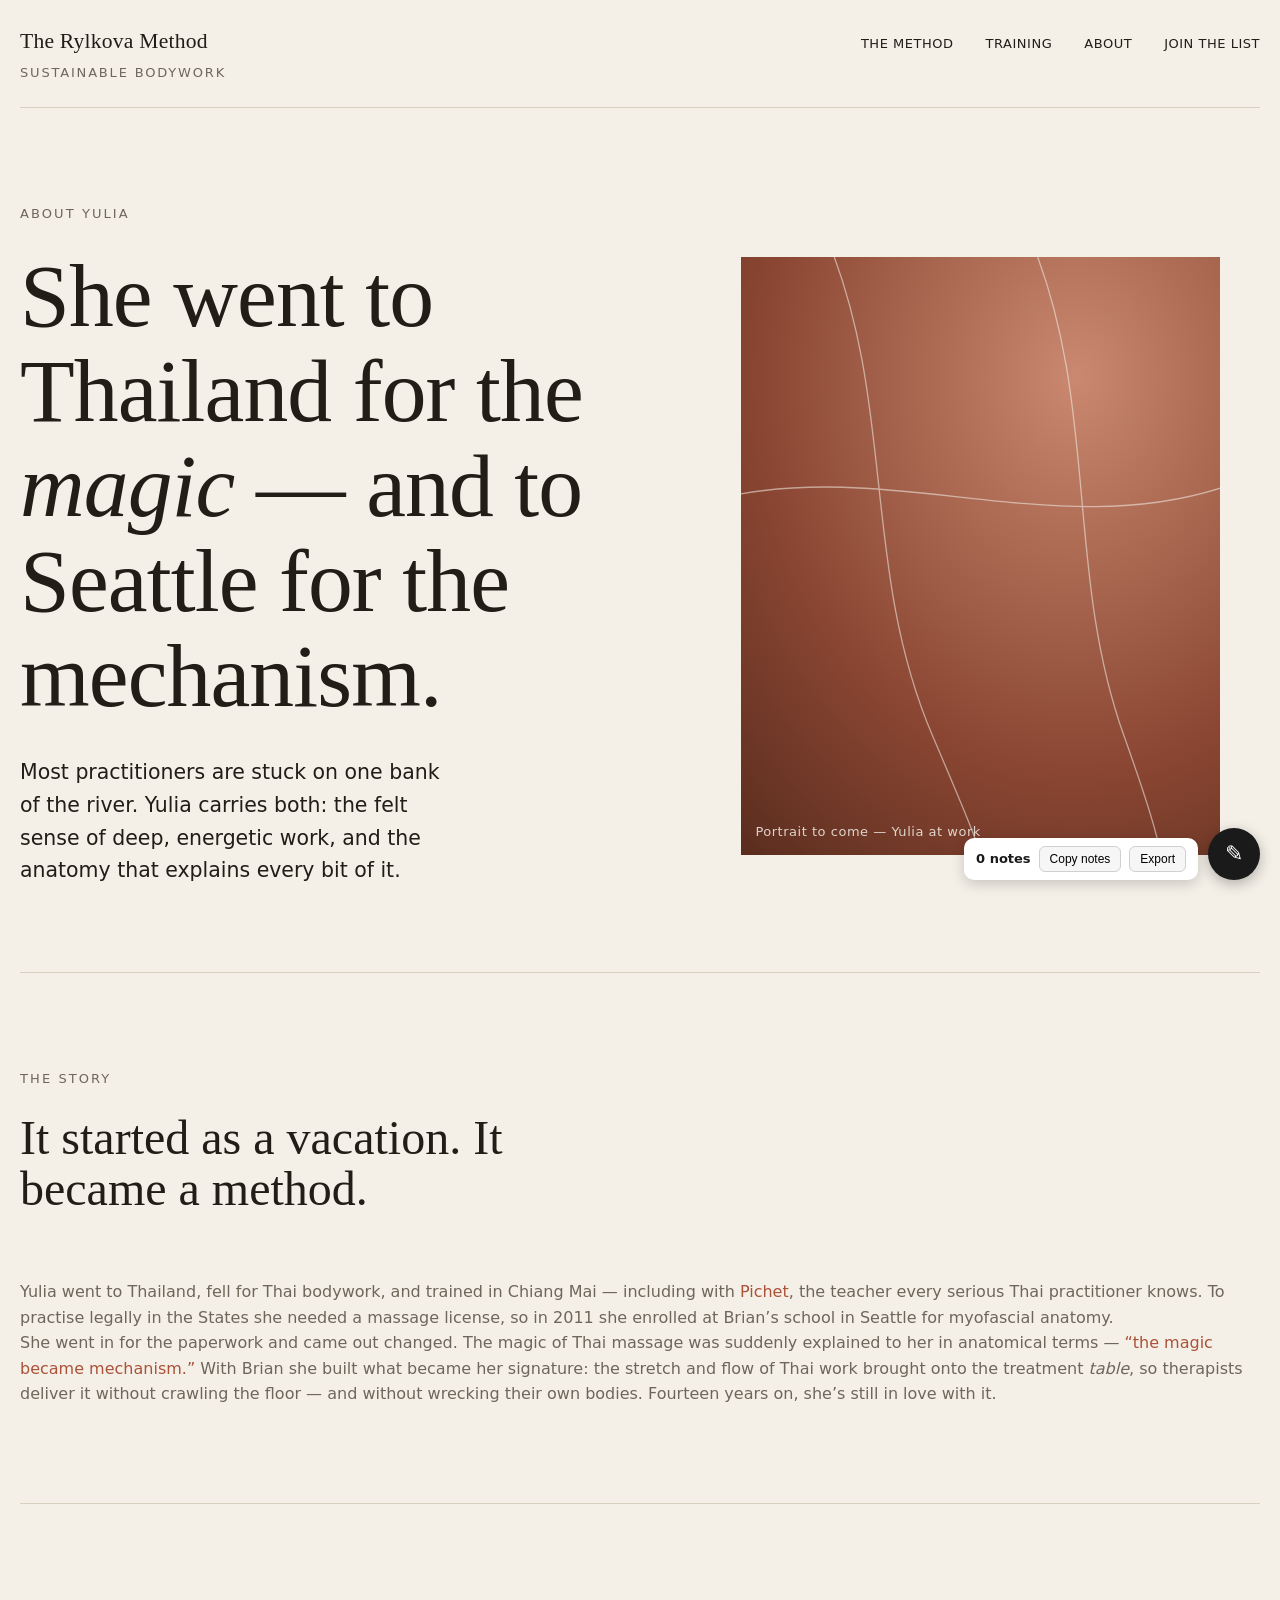
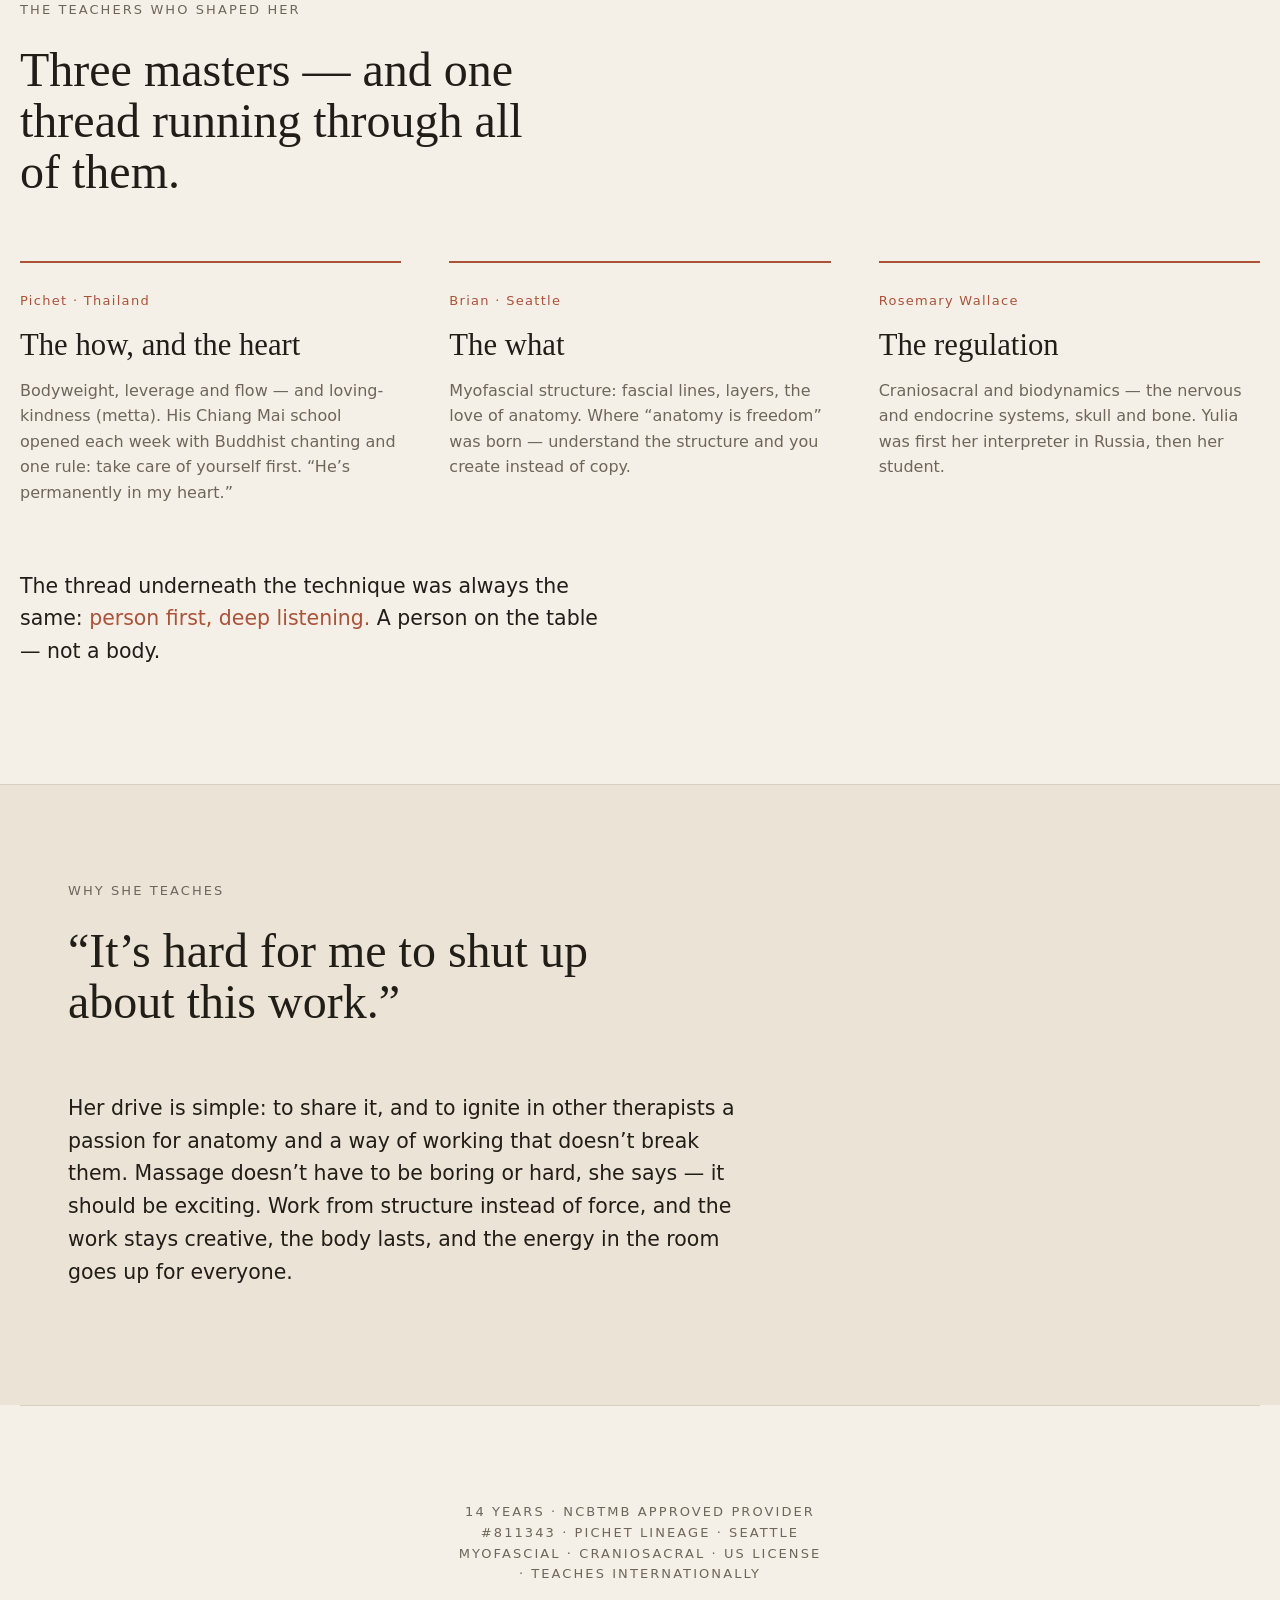
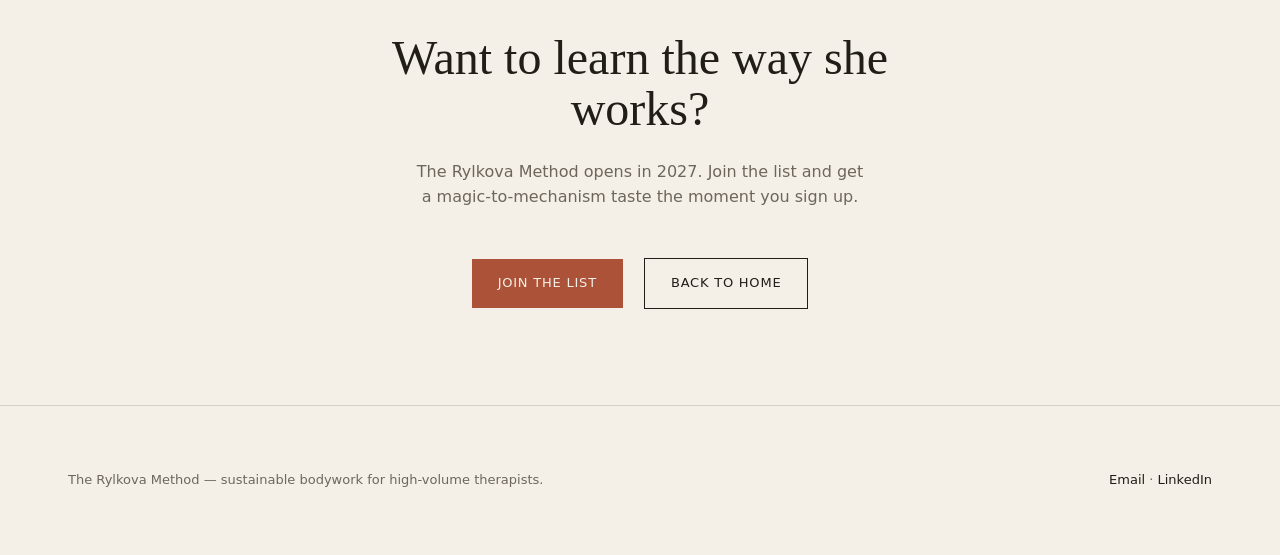
==== Website/about-a.html @ bdb1b386 "Add About Yulia page in all 3 routes (from June 2 transcript) Co-Authored-By: Claude Opus 4.8 <norep" ====
<!DOCTYPE html>
<html lang="en">
<head>
  <meta charset="UTF-8">
  <meta name="viewport" content="width=device-width, initial-scale=1">
  <title>About Yulia — The Rylkova Method · Route A</title>
  <meta name="description" content="Yulia went to Thailand for the magic and to Seattle for the mechanism — and carries both. 14 years of table bodywork, taught person-first.">
  <link rel="stylesheet" href="css/route-a.css">
  <link rel="stylesheet" href="css/annotate.css">
  <script src="js/annotate.js" defer></script>
</head>
<body data-page="about-a">

  <header class="site-header wrap" data-section="header">
    <div class="wordmark">The Rylkova Method<span>Sustainable bodywork</span></div>
    <nav class="site-nav" aria-label="Primary">
      <a href="route-a.html#method">The Method</a>
      <a href="route-a.html#training">Training</a>
      <a href="about-a.html">About</a>
      <a href="route-a.html#list">Join the list</a>
    </nav>
  </header>

  <main>
    <!-- HERO -->
    <section class="hero wrap" data-section="about-hero" aria-labelledby="about-title">
      <div class="hero__inner">
        <div>
          <p class="eyebrow">About Yulia</p>
          <h1 class="hero__title" id="about-title">She went to Thailand for the <em>magic</em> — and to Seattle for the mechanism.</h1>
          <p class="hero__lead">Most practitioners are stuck on one bank of the river. Yulia carries both: the felt sense of deep, energetic work, and the anatomy that explains every bit of it.</p>
        </div>
        <figure class="media" aria-label="Placeholder: portrait of Yulia">
          <svg viewBox="0 0 400 500" preserveAspectRatio="none" aria-hidden="true">
            <g fill="none" stroke="#F4F0E8" stroke-width="1.1">
              <path d="M70 -20 C 130 120, 100 260, 160 400 S 220 540, 190 620"/>
              <path d="M240 -20 C 300 120, 270 260, 320 400 S 360 540, 330 620"/>
              <path d="M-10 200 C 130 170, 270 240, 410 190"/>
            </g>
          </svg>
          <figcaption class="media__tag">Portrait to come — Yulia at work</figcaption>
        </figure>
      </div>
    </section>

    <!-- THE STORY -->
    <section class="section wrap" data-section="the-story" aria-labelledby="story-title">
      <div class="section__head">
        <p class="eyebrow">The story</p>
        <h2 id="story-title">It started as a vacation. It became a method.</h2>
      </div>
      <div class="values" style="grid-template-columns:minmax(0,1fr)">
        <div class="value" style="border-top:none;padding-top:0">
          <p>Yulia went to Thailand, fell for Thai bodywork, and trained in Chiang Mai — including with <span class="accent">Pichet</span>, the teacher every serious Thai practitioner knows. To practise legally in the States she needed a massage license, so in 2011 she enrolled at Brian’s school in Seattle for myofascial anatomy.</p>
          <p>She went in for the paperwork and came out changed. The magic of Thai massage was suddenly explained to her in anatomical terms — <span class="accent">“the magic became mechanism.”</span> With Brian she built what became her signature: the stretch and flow of Thai work brought onto the treatment <em>table</em>, so therapists deliver it without crawling the floor — and without wrecking their own bodies. Fourteen years on, she’s still in love with it.</p>
        </div>
      </div>
    </section>

    <!-- THE TEACHERS -->
    <section class="section wrap" data-section="teachers" aria-labelledby="teachers-title">
      <div class="section__head">
        <p class="eyebrow">The teachers who shaped her</p>
        <h2 id="teachers-title">Three masters — and one thread running through all of them.</h2>
      </div>
      <div class="values">
        <article class="value">
          <span class="value__num">Pichet · Thailand</span>
          <h3>The how, and the heart</h3>
          <p>Bodyweight, leverage and flow — and loving-kindness (metta). His Chiang Mai school opened each week with Buddhist chanting and one rule: take care of yourself first. “He’s permanently in my heart.”</p>
        </article>
        <article class="value">
          <span class="value__num">Brian · Seattle</span>
          <h3>The what</h3>
          <p>Myofascial structure: fascial lines, layers, the love of anatomy. Where “anatomy is freedom” was born — understand the structure and you create instead of copy.</p>
        </article>
        <article class="value">
          <span class="value__num">Rosemary Wallace</span>
          <h3>The regulation</h3>
          <p>Craniosacral and biodynamics — the nervous and endocrine systems, skull and bone. Yulia was first her interpreter in Russia, then her student.</p>
        </article>
      </div>
      <p class="hero__lead" style="margin-top:var(--space-8);max-width:46ch">The thread underneath the technique was always the same: <span class="accent">person first, deep listening.</span> A person on the table — not a body.</p>
    </section>

    <!-- WHY SHE TEACHES -->
    <section class="section audience" data-section="why-she-teaches" aria-labelledby="why-title">
      <div class="wrap">
        <div class="section__head">
          <p class="eyebrow">Why she teaches</p>
          <h2 id="why-title" style="font-family:var(--font-display);font-size:var(--text-2xl)">“It’s hard for me to shut up about this work.”</h2>
        </div>
        <p class="hero__lead" style="max-width:52ch">Her drive is simple: to share it, and to ignite in other therapists a passion for anatomy and a way of working that doesn’t break them. Massage doesn’t have to be boring or hard, she says — it should be exciting. Work from structure instead of force, and the work stays creative, the body lasts, and the energy in the room goes up for everyone.</p>
      </div>
    </section>

    <!-- PROOF + CTA -->
    <section class="section cta wrap" data-section="about-cta" aria-labelledby="about-cta-title">
      <p class="eyebrow">14 years · NCBTMB approved provider #811343 · Pichet lineage · Seattle myofascial · craniosacral · US license · teaches internationally</p>
      <h2 id="about-cta-title">Want to learn the way she works?</h2>
      <p>The Rylkova Method opens in 2027. Join the list and get a magic-to-mechanism taste the moment you sign up.</p>
      <div>
        <a class="btn btn--primary" href="route-a.html#list">Join the list</a>
        <a class="btn btn--ghost" href="route-a.html">Back to home</a>
      </div>
    </section>
  </main>

  <footer class="site-footer" data-section="footer">
    <div class="wrap site-footer__row">
      <span>The Rylkova Method — sustainable bodywork for high-volume therapists.</span>
      <span><a href="route-a.html#list">Email</a> · <a href="route-a.html#list">LinkedIn</a></span>
    </div>
  </footer>

</body>
</html>
---- Website/css/route-a.css ----
/* ============================================================================
   ROUTE A — "The Anatomy of Touch"
   Editorial / clinical-warm. Mechanism foregrounded, rendered warm.
   Energy from typographic contrast + one living color (clay). Calm via space.

   Intended production type (swap to self-hosted .woff2):
     Display : a warm high-legibility serif (e.g. Freight Text / Lyon / Tiempos)
     Body    : a humanist sans (e.g. Söhne / Untitled Sans / Inter)
   Stacks below approximate that feel with system fonts for the prototype.
   ========================================================================== */

:root {
  --color-bg:        #F4F0E8;  /* bone — warm paper, the neutral */
  --color-surface:   #EAE3D6;  /* deeper bone — panels, cards */
  --color-ink:       #211D17;  /* warm near-black — all text */
  --color-muted:     #6E665A;  /* ink, softened — metadata, captions */
  --color-accent:    #AB5238;  /* clay — the single living color */
  --color-line:      #D7CFC0;  /* hairline rules */

  --font-display: "Iowan Old Style", "Palatino Linotype", Palatino, Georgia, "Times New Roman", serif;
  --font-body:    system-ui, -apple-system, "Segoe UI", Roboto, Helvetica, Arial, sans-serif;

  --text-sm:   0.8125rem;
  --text-base: 1rem;
  --text-lg:   clamp(1.15rem, 1.6vw, 1.4rem);
  --text-xl:   clamp(1.5rem, 2.4vw, 2rem);
  --text-2xl:  clamp(2rem, 4vw, 3rem);
  --text-hero: clamp(2.8rem, 7vw, 6rem);

  --space-2: 16px;
  --space-3: 24px;
  --space-4: 32px;
  --space-6: 48px;
  --space-8: 64px;
  --space-12: 96px;

  --wrap: 1240px;
}

* { box-sizing: border-box; }
html { -webkit-font-smoothing: antialiased; text-rendering: optimizeLegibility; }
body {
  margin: 0;
  background: var(--color-bg);
  color: var(--color-ink);
  font-family: var(--font-body);
  font-size: var(--text-base);
  line-height: 1.6;
}

.wrap { max-width: var(--wrap); margin: 0 auto; padding: 0 var(--space-3); }
@media (min-width: 1024px) { .wrap { padding: 0 var(--space-6); } }

h1, h2, h3 { font-family: var(--font-display); font-weight: 400; line-height: 1.06; margin: 0; }
p { margin: 0 0 1em; }
a { color: inherit; }

.accent { color: var(--color-accent); }
.eyebrow {
  font-family: var(--font-body);
  font-size: var(--text-sm);
  letter-spacing: 0.16em;
  text-transform: uppercase;
  color: var(--color-muted);
  margin: 0 0 var(--space-3);
}

/* ---- header / nav ------------------------------------------------------- */
.site-header {
  display: flex; align-items: baseline; justify-content: space-between;
  padding: var(--space-3) 0;
  border-bottom: 1px solid var(--color-line);
}
.wordmark {
  font-family: var(--font-display);
  font-size: 1.35rem;
  letter-spacing: 0.01em;
}
.wordmark span { display: block; font-family: var(--font-body); font-size: var(--text-sm);
  letter-spacing: 0.14em; text-transform: uppercase; color: var(--color-muted); margin-top: 4px; }
.site-nav { display: none; gap: var(--space-4); font-size: var(--text-sm);
  letter-spacing: 0.04em; text-transform: uppercase; }
.site-nav a { text-decoration: none; transition: color 200ms ease; }
.site-nav a:hover { color: var(--color-accent); }
@media (min-width: 768px) { .site-nav { display: flex; } }

/* ---- hero --------------------------------------------------------------- */
.hero { padding: var(--space-12) 0 var(--space-8); }
.hero__inner { display: grid; grid-template-columns: minmax(0, 1fr); gap: var(--space-6);
  align-items: center; }
@media (min-width: 1024px) {
  .hero__inner { grid-template-columns: 1.05fr 0.95fr; gap: var(--space-8); }
}
.hero__title { font-size: var(--text-hero); letter-spacing: -0.01em; margin-bottom: var(--space-4); }
.hero__title em { font-style: italic; }
.hero__lead { font-size: var(--text-lg); max-width: 34ch; color: var(--color-ink); }
.hero__proof { margin-top: var(--space-4); font-size: var(--text-sm); color: var(--color-muted);
  letter-spacing: 0.02em; }

/* media placeholder — duotone block w/ fascia line motif */
.media {
  position: relative; aspect-ratio: 4 / 5; overflow: hidden;
  background:
    radial-gradient(120% 120% at 70% 20%, #C9886F 0%, #8A4632 55%, #4A2418 100%);
}
.media--wide { aspect-ratio: 16 / 10; }
.media svg { position: absolute; inset: 0; width: 100%; height: 100%; opacity: 0.55; }
.media__tag {
  position: absolute; left: 14px; bottom: 12px;
  font-size: var(--text-sm); color: #F4F0E8; letter-spacing: 0.04em; opacity: 0.85;
}

/* ---- value blocks ------------------------------------------------------- */
.section { padding: var(--space-12) 0; border-top: 1px solid var(--color-line); }
.section__head { max-width: 52ch; margin-bottom: var(--space-8); }
.section__head h2 { font-size: var(--text-2xl); margin-bottom: var(--space-3); }

.values { display: grid; grid-template-columns: minmax(0, 1fr); gap: var(--space-6); }
@media (min-width: 768px) { .values { grid-template-columns: repeat(3, minmax(0, 1fr)); } }
.value { border-top: 2px solid var(--color-accent); padding-top: var(--space-3); }
.value__num { font-family: var(--font-body); font-size: var(--text-sm); color: var(--color-accent);
  letter-spacing: 0.1em; }
.value h3 { font-size: var(--text-xl); margin: var(--space-2) 0; }
.value p { color: var(--color-muted); margin: 0; }

/* ---- audience strip ----------------------------------------------------- */
.audience { background: var(--color-surface); }
.audience .audience__grid { display: grid; grid-template-columns: minmax(0, 1fr); gap: 1px;
  background: var(--color-line); border: 1px solid var(--color-line); }
@media (min-width: 768px) { .audience .audience__grid { grid-template-columns: repeat(3, minmax(0, 1fr)); } }
.audience__cell { background: var(--color-surface); padding: var(--space-6) var(--space-4); }
.audience__cell .eyebrow { color: var(--color-accent); margin-bottom: var(--space-2); }
.audience__cell p { margin: 0; font-size: var(--text-lg); font-family: var(--font-display); line-height: 1.25; }

/* ---- CTA ---------------------------------------------------------------- */
.cta { text-align: center; }
.cta h2 { font-size: var(--text-2xl); max-width: 22ch; margin: 0 auto var(--space-3); }
.cta p { color: var(--color-muted); max-width: 44ch; margin: 0 auto var(--space-6); }
.btn {
  display: inline-block; font-family: var(--font-body); font-size: var(--text-sm);
  letter-spacing: 0.06em; text-transform: uppercase; text-decoration: none;
  padding: 14px 26px; transition: background 200ms ease, color 200ms ease;
}
.btn--primary { background: var(--color-accent); color: var(--color-bg); }
.btn--primary:hover { background: var(--color-ink); }
.btn--ghost { border: 1px solid var(--color-ink); margin-left: var(--space-2); }
.btn--ghost:hover { background: var(--color-ink); color: var(--color-bg); }
.lead-magnet { margin-top: var(--space-6); font-size: var(--text-sm); color: var(--color-muted); }

/* ---- footer ------------------------------------------------------------- */
.site-footer { border-top: 1px solid var(--color-line); padding: var(--space-8) 0;
  font-size: var(--text-sm); color: var(--color-muted); }
.site-footer a { color: var(--color-ink); text-decoration: none; }
.site-footer a:hover { color: var(--color-accent); }
.site-footer__row { display: flex; flex-wrap: wrap; gap: var(--space-4); justify-content: space-between; }

:focus-visible { outline: 2px solid var(--color-accent); outline-offset: 3px; }

@media (prefers-reduced-motion: reduce) {
  *, *::before, *::after { transition-duration: 0.01ms !important; animation-duration: 0.01ms !important; }
}
---- Website/css/annotate.css ----
/* annotate.css — shared styling for the review annotation tool.
   Neutral, route-agnostic. Removed before production. */

.annotate-ui {
  position: fixed;
  right: 20px;
  bottom: 20px;
  z-index: 99999;
  display: flex;
  align-items: flex-end;
  gap: 10px;
  font-family: system-ui, -apple-system, "Segoe UI", Roboto, sans-serif;
}

.annotate-toggle {
  width: 52px;
  height: 52px;
  border-radius: 50%;
  border: none;
  background: #1a1a1a;
  color: #fff;
  font-size: 22px;
  line-height: 1;
  cursor: pointer;
  box-shadow: 0 4px 14px rgba(0, 0, 0, 0.28);
  transition: transform 160ms ease, background 160ms ease;
}
.annotate-toggle:hover { transform: translateY(-2px); }
.annotate-toggle.is-active { background: #c0392b; }

.annotate-bar {
  display: flex;
  align-items: center;
  gap: 8px;
  padding: 8px 12px;
  background: #fff;
  border-radius: 10px;
  box-shadow: 0 4px 14px rgba(0, 0, 0, 0.18);
  font-size: 13px;
  color: #1a1a1a;
}
.annotate-bar button {
  border: 1px solid #d0d0d0;
  background: #f6f6f6;
  border-radius: 6px;
  padding: 5px 10px;
  font-size: 12px;
  cursor: pointer;
}
.annotate-bar button:hover { background: #ececec; }
.annotate-count { font-weight: 600; white-space: nowrap; }

/* crosshair while placing pins */
body.annotate-active { cursor: crosshair; }

.annotate-pin {
  position: absolute;
  transform: translate(-50%, -50%);
  width: 26px;
  height: 26px;
  border-radius: 50%;
  border: 2px solid #fff;
  background: #c0392b;
  color: #fff;
  font: 600 12px/1 system-ui, sans-serif;
  cursor: pointer;
  z-index: 99998;
  box-shadow: 0 2px 6px rgba(0, 0, 0, 0.35);
}

@media (prefers-reduced-motion: reduce) {
  .annotate-toggle { transition: none; }
}
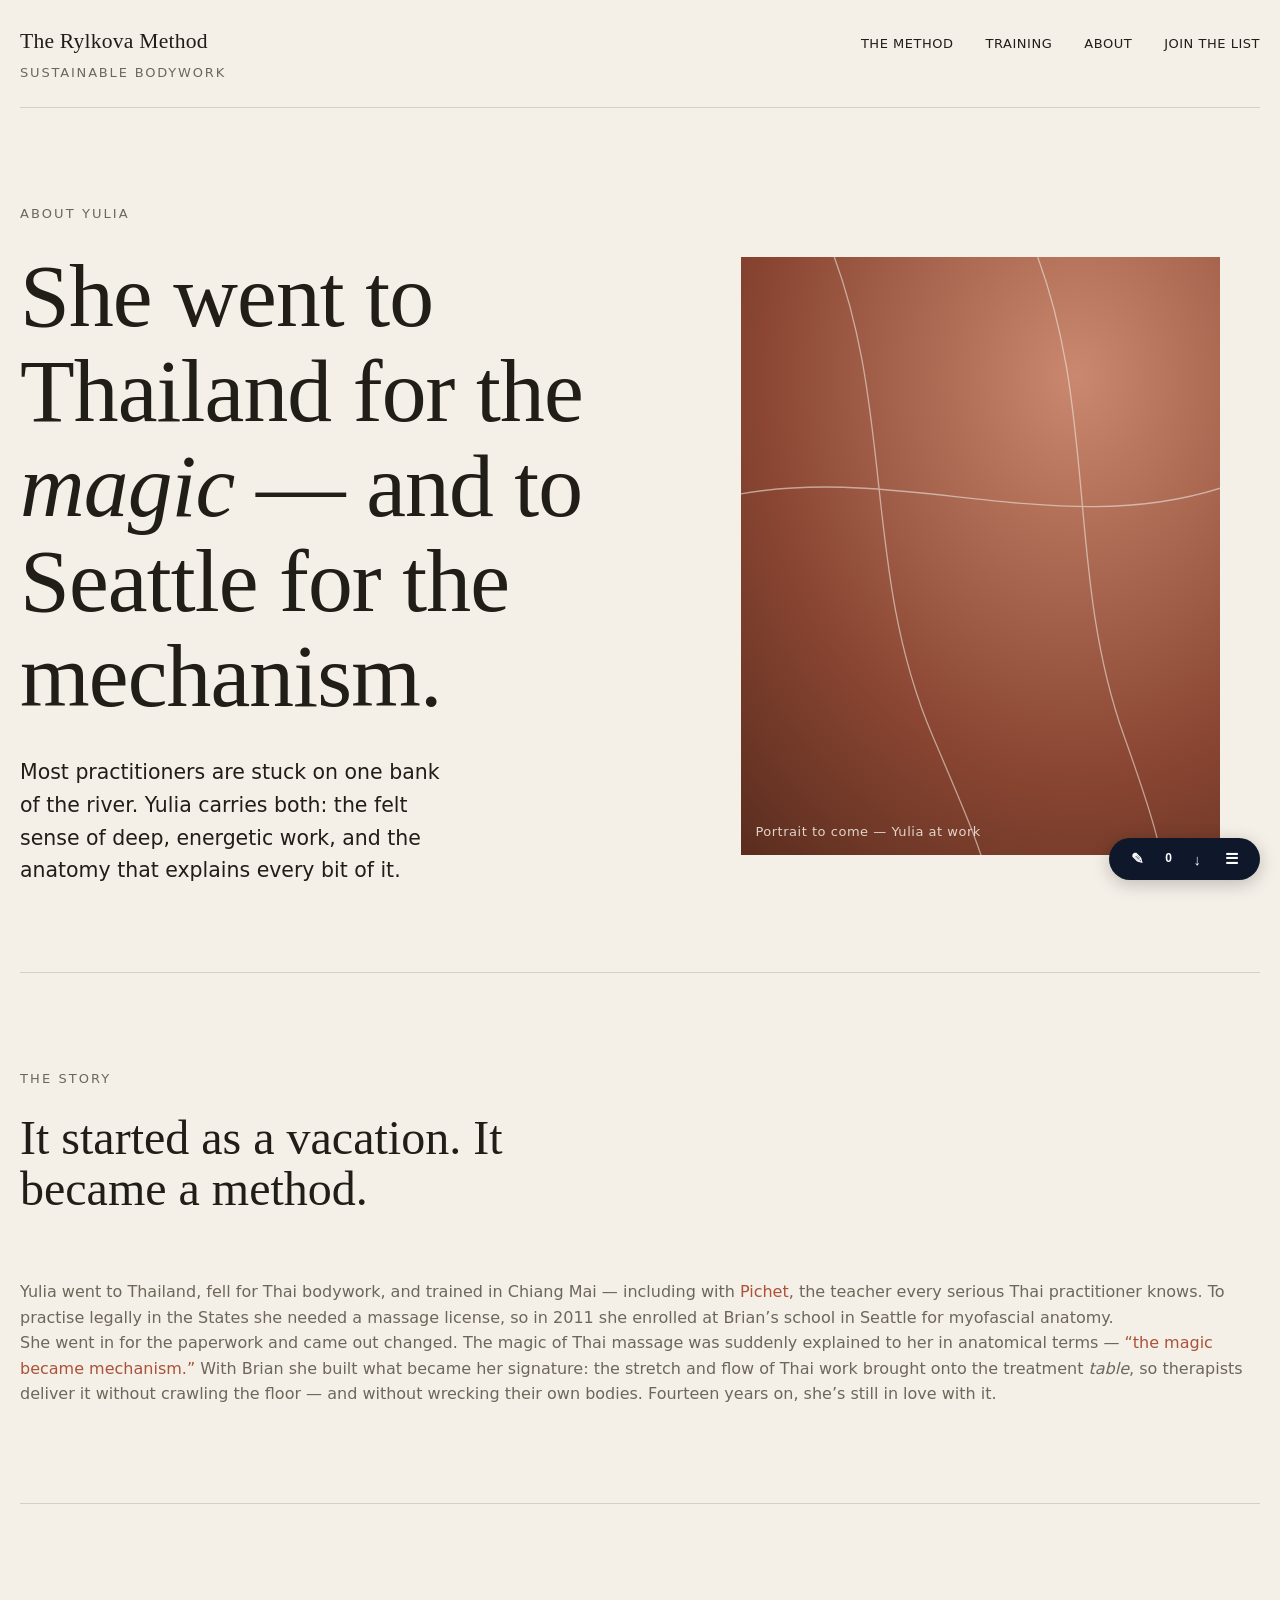
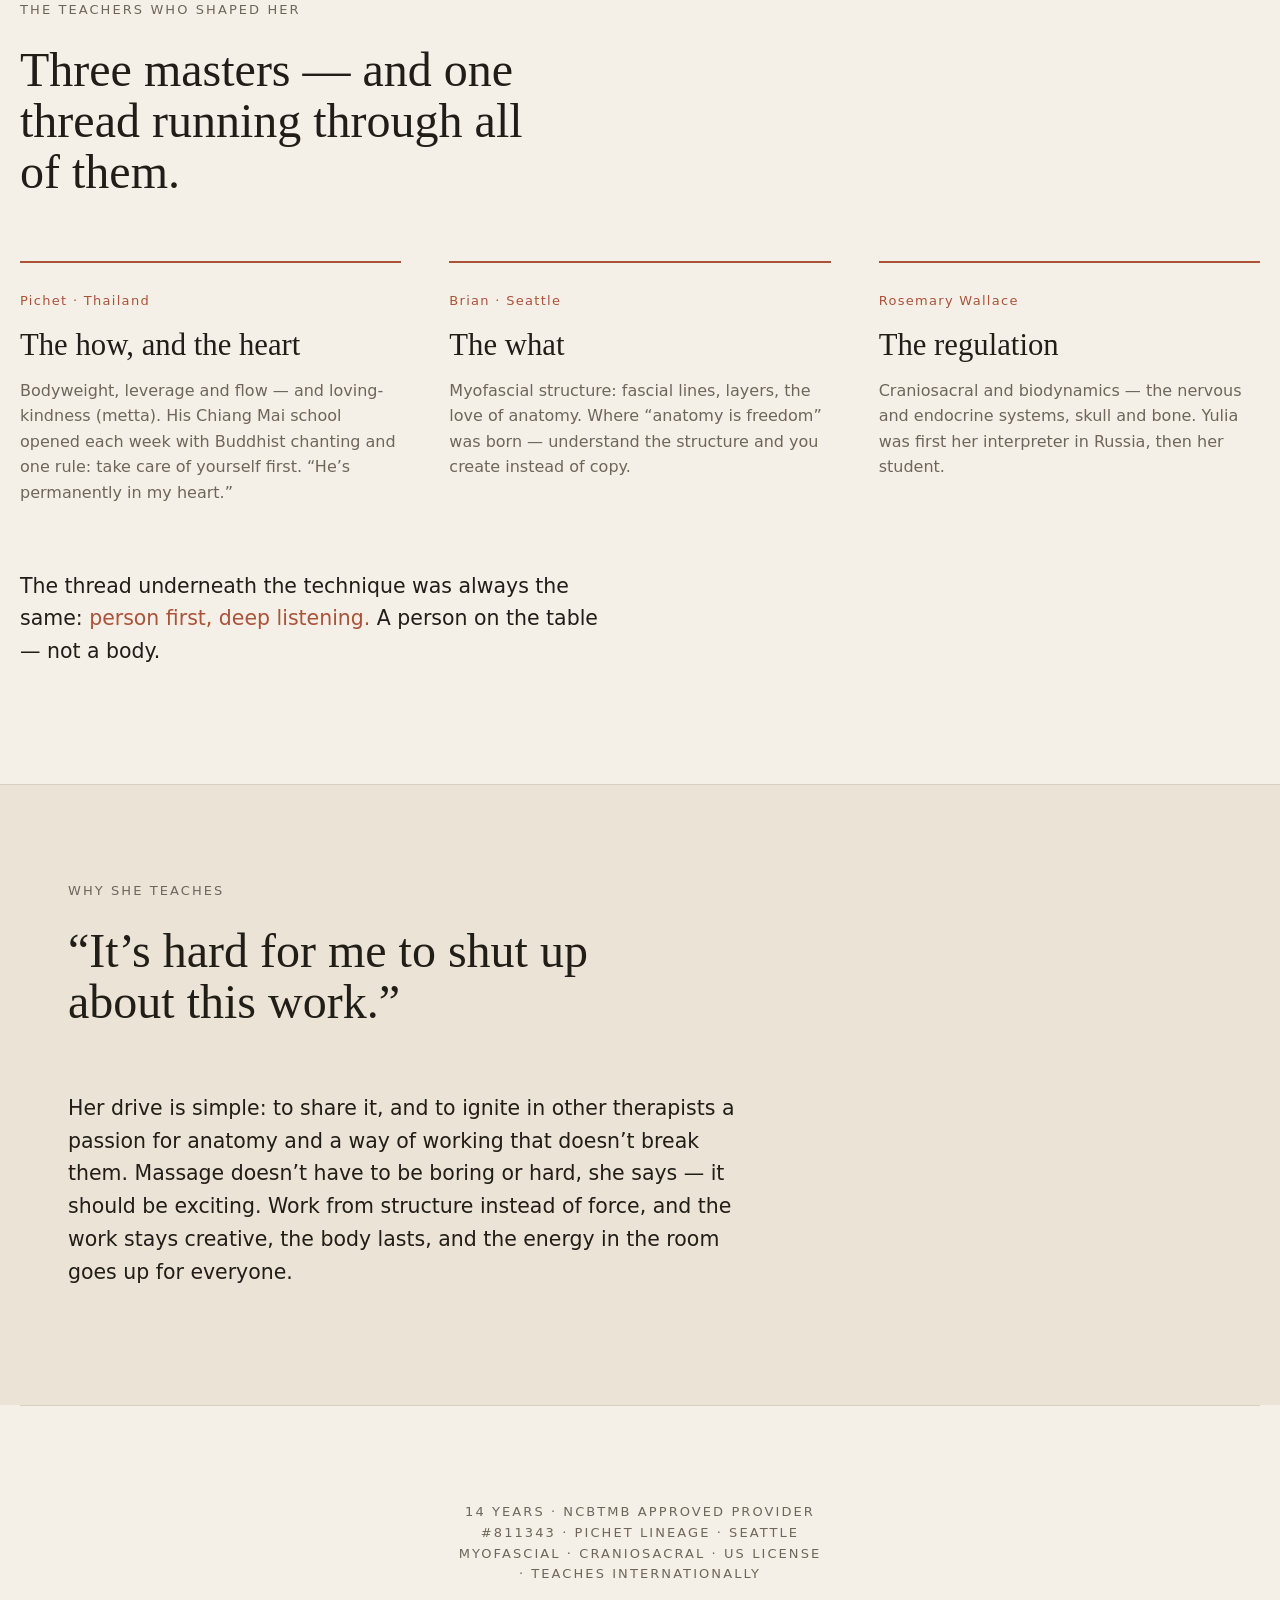
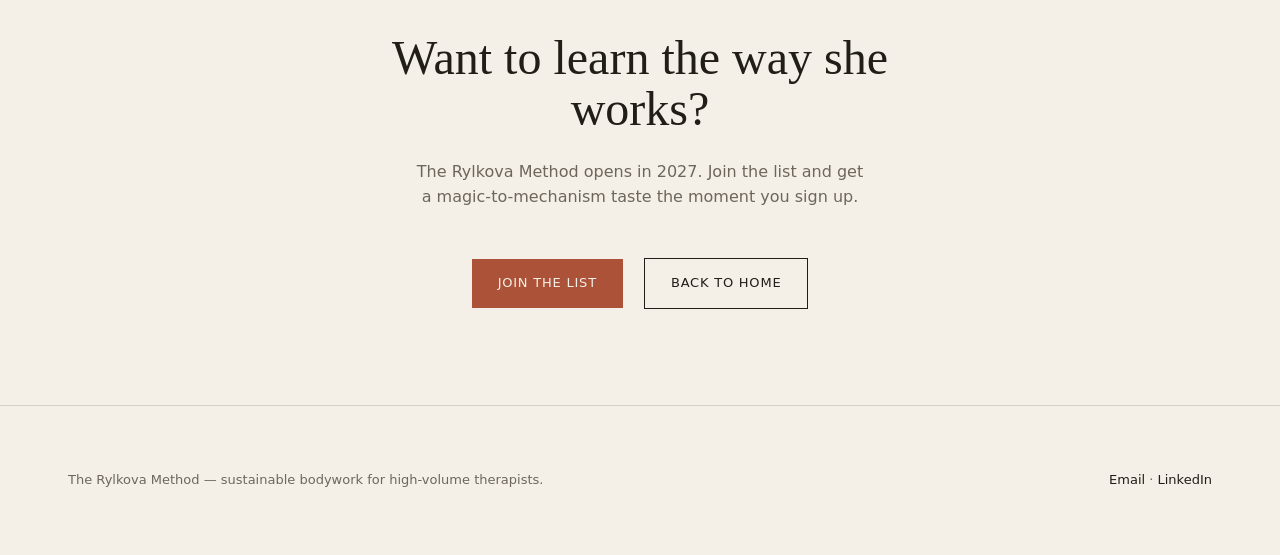
==== commit 1293bdeb: "Use canonical SuperStories annotation tool (shared backend) instead of custom build Co-Authored-By: " ====
--- a/Website/about-a.html
+++ b/Website/about-a.html
@@ -6,7 +6,7 @@
   <title>About Yulia — The Rylkova Method · Route A</title>
   <meta name="description" content="Yulia went to Thailand for the magic and to Seattle for the mechanism — and carries both. 14 years of table bodywork, taught person-first.">
   <link rel="stylesheet" href="css/route-a.css">
-  <link rel="stylesheet" href="css/annotate.css">
+  <script>window.SS_ANNOTATIONS={api:"https://annotations.superstories.com",project:"rylkova"};</script>
   <script src="js/annotate.js" defer></script>
 </head>
 <body data-page="about-a">
--- a/Website/css/route-a.css
+++ b/Website/css/route-a.css
@@ -156,6 +156,11 @@
 
 :focus-visible { outline: 2px solid var(--color-accent); outline-offset: 3px; }
 
+/* placeholder banner — work-in-progress section, removed when content is finalised */
+.dev-note { display: inline-block; border: 1px dashed var(--color-accent); color: var(--color-accent);
+  font-family: var(--font-body); font-size: var(--text-sm); letter-spacing: 0.08em; text-transform: uppercase;
+  padding: 8px 14px; margin-bottom: var(--space-6); }
+
 @media (prefers-reduced-motion: reduce) {
   *, *::before, *::after { transition-duration: 0.01ms !important; animation-duration: 0.01ms !important; }
 }
